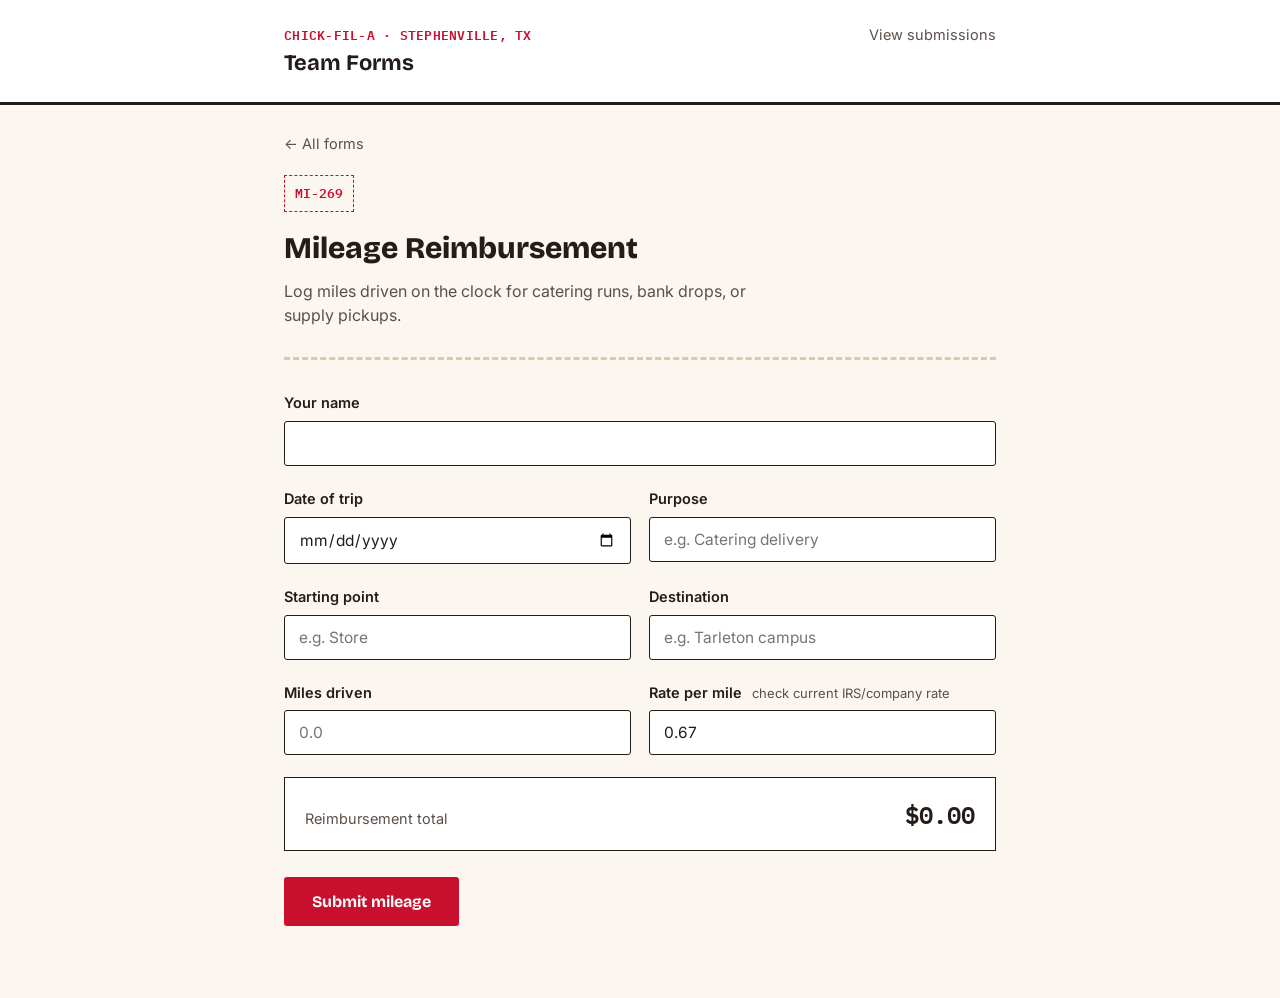
==== mileage.html @ a158e82a "Add files via upload" ====
<!DOCTYPE html>
<html lang="en">
<head>
<meta charset="UTF-8">
<meta name="viewport" content="width=device-width, initial-scale=1.0">
<title>Mileage Reimbursement — Team Forms</title>
<link rel="stylesheet" href="styles.css">
</head>
<body>

<header class="site-header">
  <div class="wrap">
    <div class="brand">
      <span class="store">CHICK-FIL-A · STEPHENVILLE, TX</span>
      <span class="site-title">Team Forms</span>
    </div>
    <nav class="header-nav">
      <a href="submissions.html">View submissions</a>
    </nav>
  </div>
</header>

<main class="wrap">
  <a class="back-link" href="index.html">← All forms</a>

  <div id="formView">
    <div class="form-head">
      <span class="ticket-no" id="ticketNoDisplay">MI-···</span>
      <h1>Mileage Reimbursement</h1>
      <p>Log miles driven on the clock for catering runs, bank drops, or supply pickups.</p>
    </div>

    <form id="miForm" novalidate>
      <div class="field" id="f-name">
        <label for="empName">Your name</label>
        <input type="text" id="empName" name="empName">
        <div class="error-text">Enter your name.</div>
      </div>

      <div class="field-row">
        <div class="field" id="f-date">
          <label for="tripDate">Date of trip</label>
          <input type="date" id="tripDate" name="tripDate">
          <div class="error-text">Pick the trip date.</div>
        </div>
        <div class="field" id="f-purpose">
          <label for="purpose">Purpose</label>
          <input type="text" id="purpose" name="purpose" placeholder="e.g. Catering delivery">
          <div class="error-text">Enter the purpose of the trip.</div>
        </div>
      </div>

      <div class="field-row">
        <div class="field" id="f-from">
          <label for="fromLoc">Starting point</label>
          <input type="text" id="fromLoc" name="fromLoc" placeholder="e.g. Store">
          <div class="error-text">Enter a starting point.</div>
        </div>
        <div class="field" id="f-to">
          <label for="toLoc">Destination</label>
          <input type="text" id="toLoc" name="toLoc" placeholder="e.g. Tarleton campus">
          <div class="error-text">Enter a destination.</div>
        </div>
      </div>

      <div class="field-row">
        <div class="field" id="f-miles">
          <label for="miles">Miles driven</label>
          <input type="number" id="miles" name="miles" min="0" step="0.1" placeholder="0.0">
          <div class="error-text">Enter miles driven.</div>
        </div>
        <div class="field" id="f-rate">
          <label for="rate">Rate per mile <span class="hint">check current IRS/company rate</span></label>
          <input type="number" id="rate" name="rate" min="0" step="0.01" value="0.67">
          <div class="error-text">Enter a rate per mile.</div>
        </div>
      </div>

      <div class="total-box">
        <span class="label">Reimbursement total</span>
        <span class="amount" id="totalAmount">$0.00</span>
      </div>

      <button type="submit" class="submit-btn">Submit mileage</button>
    </form>
  </div>

  <div class="confirm-screen" id="confirmView">
    <div class="stamp">LOGGED</div>
    <h2>Mileage submitted</h2>
    <p>Your mileage is on record for reimbursement.</p>
    <p class="confirm-ticket-no">Ticket <span id="confirmTicketNo"></span> · <span id="confirmTime"></span></p>
    <p><a class="back-link" href="index.html">← Back to all forms</a></p>
  </div>
</main>

<script src="app.js"></script>
<script>
  const ticketNo = generateTicketNo("MI");
  document.getElementById("ticketNoDisplay").textContent = ticketNo;

  const milesInput = document.getElementById("miles");
  const rateInput = document.getElementById("rate");
  const totalEl = document.getElementById("totalAmount");

  function updateTotal() {
    const miles = parseFloat(milesInput.value) || 0;
    const rate = parseFloat(rateInput.value) || 0;
    totalEl.textContent = "$" + (miles * rate).toFixed(2);
  }
  milesInput.addEventListener("input", updateTotal);
  rateInput.addEventListener("input", updateTotal);

  const form = document.getElementById("miForm");
  form.addEventListener("submit", (e) => {
    e.preventDefault();

    const empName = document.getElementById("empName");
    const tripDate = document.getElementById("tripDate");
    const purpose = document.getElementById("purpose");
    const fromLoc = document.getElementById("fromLoc");
    const toLoc = document.getElementById("toLoc");

    const checks = [
      { el: empName, valid: empName.value.trim().length > 0 },
      { el: tripDate, valid: tripDate.value.trim().length > 0 },
      { el: purpose, valid: purpose.value.trim().length > 0 },
      { el: fromLoc, valid: fromLoc.value.trim().length > 0 },
      { el: toLoc, valid: toLoc.value.trim().length > 0 },
      { el: milesInput, valid: parseFloat(milesInput.value) > 0 },
      { el: rateInput, valid: parseFloat(rateInput.value) >= 0 },
    ];

    if (!validateRequired(checks)) return;

    const miles = parseFloat(milesInput.value);
    const rate = parseFloat(rateInput.value);

    const record = saveSubmission("mileage", {
      ticketNo,
      empName: empName.value.trim(),
      tripDate: tripDate.value,
      purpose: purpose.value.trim(),
      fromLoc: fromLoc.value.trim(),
      toLoc: toLoc.value.trim(),
      miles: miles.toFixed(1),
      rate: rate.toFixed(2),
      total: (miles * rate).toFixed(2),
    });

    document.getElementById("formView").style.display = "none";
    document.getElementById("confirmTicketNo").textContent = record.ticketNo;
    document.getElementById("confirmTime").textContent = formatDate(record.submittedAt);
    document.getElementById("confirmView").classList.add("show");
  });
</script>

</body>
</html>
---- styles.css ----
/* Stephenville Chick-fil-A — Team Forms
   Visual language: order ticket / punch-slip, quick-service back-of-house */

@import url('https://fonts.googleapis.com/css2?family=Bricolage+Grotesque:opsz,wght@12..96,500..800&family=Inter:wght@400;500;600;700&family=IBM+Plex+Mono:wght@500;600&display=swap');

:root{
  --cream: #FBF6EF;
  --paper: #FFFFFF;
  --ink: #241C18;
  --ink-soft: #5B5049;
  --red: #C8102E;
  --red-dark: #8F0B21;
  --gold: #E8A33D;
  --line: #E3D6C2;
  --line-strong: #D8C9B0;
  --ok-green: #2F7A4E;

  --font-display: 'Bricolage Grotesque', system-ui, sans-serif;
  --font-body: 'Inter', system-ui, sans-serif;
  --font-mono: 'IBM Plex Mono', ui-monospace, monospace;
}

*{ box-sizing: border-box; }

html{ -webkit-text-size-adjust: 100%; }

body{
  margin: 0;
  background: var(--cream);
  color: var(--ink);
  font-family: var(--font-body);
  font-size: 16px;
  line-height: 1.5;
}

a{ color: inherit; }

.wrap{
  max-width: 760px;
  margin: 0 auto;
  padding: 0 24px;
}

/* ---------- Header ---------- */

.site-header{
  border-bottom: 3px solid var(--ink);
  background: var(--paper);
}

.site-header .wrap{
  display: flex;
  align-items: baseline;
  justify-content: space-between;
  padding-top: 22px;
  padding-bottom: 22px;
  gap: 16px;
  flex-wrap: wrap;
}

.brand{
  display: flex;
  flex-direction: column;
  gap: 2px;
}

.brand .store{
  font-family: var(--font-mono);
  font-size: 12.5px;
  letter-spacing: 0.02em;
  color: var(--red);
  font-weight: 600;
}

.brand .site-title{
  font-family: var(--font-display);
  font-weight: 700;
  font-size: 22px;
}

.header-nav a{
  font-size: 14.5px;
  text-decoration: none;
  color: var(--ink-soft);
  border-bottom: 1px solid transparent;
}
.header-nav a:hover{ color: var(--ink); border-bottom-color: var(--ink); }

/* ---------- Hero ---------- */

.hero{
  padding: 56px 0 40px;
}

.hero h1{
  font-family: var(--font-display);
  font-weight: 800;
  font-size: clamp(32px, 5vw, 46px);
  line-height: 1.08;
  margin: 0 0 16px;
  max-width: 14ch;
}

.hero p{
  font-size: 17px;
  color: var(--ink-soft);
  max-width: 46ch;
  margin: 0;
}

/* ---------- Ticket rail (hub cards) ---------- */

.ticket-rail{
  display: flex;
  flex-direction: column;
  padding-bottom: 64px;
}

.ticket{
  position: relative;
  background: var(--paper);
  border: 1.5px solid var(--ink);
  padding: 26px 28px;
  display: flex;
  align-items: center;
  gap: 22px;
  text-decoration: none;
  color: var(--ink);
  transition: transform 0.15s ease, box-shadow 0.15s ease;
}

.ticket + .ticket{
  margin-top: 18px;
}

.ticket:hover{
  transform: translateX(4px);
  box-shadow: -4px 4px 0 var(--gold);
}

.ticket:focus-visible{
  outline: 3px solid var(--red);
  outline-offset: 2px;
}

/* perforated notch on the left edge, like a torn ticket stub */
.ticket::before, .ticket::after{
  content: "";
  position: absolute;
  left: -10px;
  width: 20px;
  height: 20px;
  border-radius: 50%;
  background: var(--cream);
  border: 1.5px solid var(--ink);
}
.ticket::before{ top: -11px; }
.ticket::after{ bottom: -11px; }

.ticket-no{
  font-family: var(--font-mono);
  font-weight: 600;
  font-size: 13px;
  color: var(--red);
  border: 1.5px dashed var(--red);
  padding: 8px 10px;
  white-space: nowrap;
  flex-shrink: 0;
}

.ticket-body{ flex: 1; min-width: 0; }

.ticket-body h2{
  font-family: var(--font-display);
  font-size: 20px;
  font-weight: 700;
  margin: 0 0 4px;
}

.ticket-body p{
  margin: 0;
  color: var(--ink-soft);
  font-size: 14.5px;
}

.ticket-arrow{
  font-family: var(--font-display);
  font-size: 22px;
  color: var(--ink);
  flex-shrink: 0;
}

/* ---------- Form pages ---------- */

.back-link{
  display: inline-block;
  margin: 28px 0 0;
  font-size: 14.5px;
  color: var(--ink-soft);
  text-decoration: none;
}
.back-link:hover{ color: var(--ink); }

.form-head{
  padding: 20px 0 30px;
  border-bottom: 3px dashed var(--line-strong);
  margin-bottom: 32px;
}

.form-head .ticket-no{
  margin-bottom: 14px;
  display: inline-block;
}

.form-head h1{
  font-family: var(--font-display);
  font-weight: 800;
  font-size: 30px;
  margin: 0 0 8px;
}

.form-head p{
  color: var(--ink-soft);
  margin: 0;
  max-width: 50ch;
}

form{ padding-bottom: 72px; }

.field{
  margin-bottom: 22px;
}

.field label{
  display: block;
  font-weight: 600;
  font-size: 14.5px;
  margin-bottom: 7px;
}

.field .hint{
  font-weight: 400;
  color: var(--ink-soft);
  font-size: 13px;
  margin-left: 6px;
}

.field input[type="text"],
.field input[type="date"],
.field input[type="number"],
.field input[type="tel"],
.field select,
.field textarea{
  width: 100%;
  padding: 12px 14px;
  border: 1.5px solid var(--ink);
  background: var(--paper);
  font-family: var(--font-body);
  font-size: 15.5px;
  color: var(--ink);
  border-radius: 3px;
}

.field input:focus,
.field select:focus,
.field textarea:focus{
  outline: 3px solid var(--gold);
  outline-offset: 0;
}

.field textarea{ min-height: 96px; resize: vertical; }

.field-row{
  display: grid;
  grid-template-columns: 1fr 1fr;
  gap: 18px;
}
@media (max-width: 560px){
  .field-row{ grid-template-columns: 1fr; }
}

.radio-group{
  display: flex;
  flex-wrap: wrap;
  gap: 10px;
}
.radio-option{
  border: 1.5px solid var(--ink);
  border-radius: 3px;
  padding: 10px 14px;
  cursor: pointer;
  font-size: 14.5px;
  background: var(--paper);
}
.radio-option input{ margin-right: 8px; }
.radio-option:has(input:checked){
  background: var(--red);
  color: var(--paper);
  border-color: var(--red);
}

.total-box{
  background: var(--paper);
  border: 1.5px solid var(--ink);
  padding: 18px 20px;
  display: flex;
  justify-content: space-between;
  align-items: baseline;
  margin-bottom: 26px;
}
.total-box .label{ font-size: 14.5px; color: var(--ink-soft); }
.total-box .amount{
  font-family: var(--font-mono);
  font-size: 24px;
  font-weight: 600;
}

.sig-pad-wrap{
  border: 1.5px solid var(--ink);
  background: var(--paper);
  padding: 4px;
}
canvas#sigPad{
  width: 100%;
  height: 160px;
  display: block;
  cursor: crosshair;
  touch-action: none;
  background:
    repeating-linear-gradient(to bottom, transparent 0 39px, var(--line) 39px 40px);
}
.sig-actions{
  display: flex;
  justify-content: space-between;
  align-items: center;
  margin-top: 8px;
}
.sig-actions button{
  background: none;
  border: none;
  color: var(--ink-soft);
  font-size: 13.5px;
  cursor: pointer;
  text-decoration: underline;
  padding: 4px 0;
}
.sig-required-note{
  font-size: 13px;
  color: var(--ink-soft);
}

.submit-btn{
  font-family: var(--font-display);
  font-weight: 700;
  font-size: 16px;
  background: var(--red);
  color: var(--paper);
  border: none;
  padding: 15px 28px;
  cursor: pointer;
  border-radius: 3px;
}
.submit-btn:hover{ background: var(--red-dark); }
.submit-btn:disabled{ background: var(--ink-soft); cursor: not-allowed; }

.error-text{
  color: var(--red);
  font-size: 13px;
  margin-top: 6px;
  display: none;
}
.field.invalid input,
.field.invalid select,
.field.invalid textarea{ border-color: var(--red); }
.field.invalid .error-text{ display: block; }

/* ---------- Confirmation stamp ---------- */

.confirm-screen{
  display: none;
  padding: 60px 0 100px;
  text-align: left;
}
.confirm-screen.show{ display: block; }

.stamp{
  display: inline-block;
  border: 4px solid var(--ok-green);
  color: var(--ok-green);
  font-family: var(--font-display);
  font-weight: 800;
  font-size: 22px;
  padding: 10px 20px;
  transform: rotate(-3deg);
  margin-bottom: 22px;
}

.confirm-screen h2{
  font-family: var(--font-display);
  font-size: 24px;
  margin: 0 0 10px;
}

.confirm-screen p{ color: var(--ink-soft); max-width: 50ch; }

.confirm-ticket-no{
  font-family: var(--font-mono);
  font-size: 13px;
  color: var(--ink-soft);
  margin-top: 4px;
}

/* ---------- Submissions (manager view) ---------- */

.storage-note{
  background: var(--paper);
  border: 1.5px dashed var(--line-strong);
  padding: 16px 18px;
  font-size: 14px;
  color: var(--ink-soft);
  margin-bottom: 32px;
}

.sub-section{ margin-bottom: 44px; }

.sub-section h2{
  font-family: var(--font-display);
  font-size: 19px;
  display: flex;
  justify-content: space-between;
  align-items: center;
  border-bottom: 2px solid var(--ink);
  padding-bottom: 10px;
}

.sub-section .export-btn{
  font-family: var(--font-body);
  font-size: 13px;
  font-weight: 600;
  background: none;
  border: 1.5px solid var(--ink);
  padding: 6px 12px;
  border-radius: 3px;
  cursor: pointer;
}
.sub-section .export-btn:hover{ background: var(--ink); color: var(--paper); }

table.sub-table{
  width: 100%;
  border-collapse: collapse;
  font-size: 13.5px;
  margin-top: 14px;
}
table.sub-table th, table.sub-table td{
  text-align: left;
  padding: 9px 10px;
  border-bottom: 1px solid var(--line);
  vertical-align: top;
}
table.sub-table th{
  font-family: var(--font-mono);
  font-weight: 600;
  color: var(--ink-soft);
  font-size: 11.5px;
}

.empty-state{
  color: var(--ink-soft);
  font-size: 14px;
  padding: 18px 0;
}

.danger-zone{
  border-top: 3px solid var(--ink);
  padding: 28px 0 60px;
  margin-top: 20px;
}
.danger-zone button{
  font-size: 13.5px;
  color: var(--red);
  background: none;
  border: 1.5px solid var(--red);
  padding: 8px 14px;
  border-radius: 3px;
  cursor: pointer;
}
.danger-zone button:hover{ background: var(--red); color: var(--paper); }

.site-footer{
  text-align: left;
  padding: 24px 0 50px;
  font-size: 13px;
  color: var(--ink-soft);
}
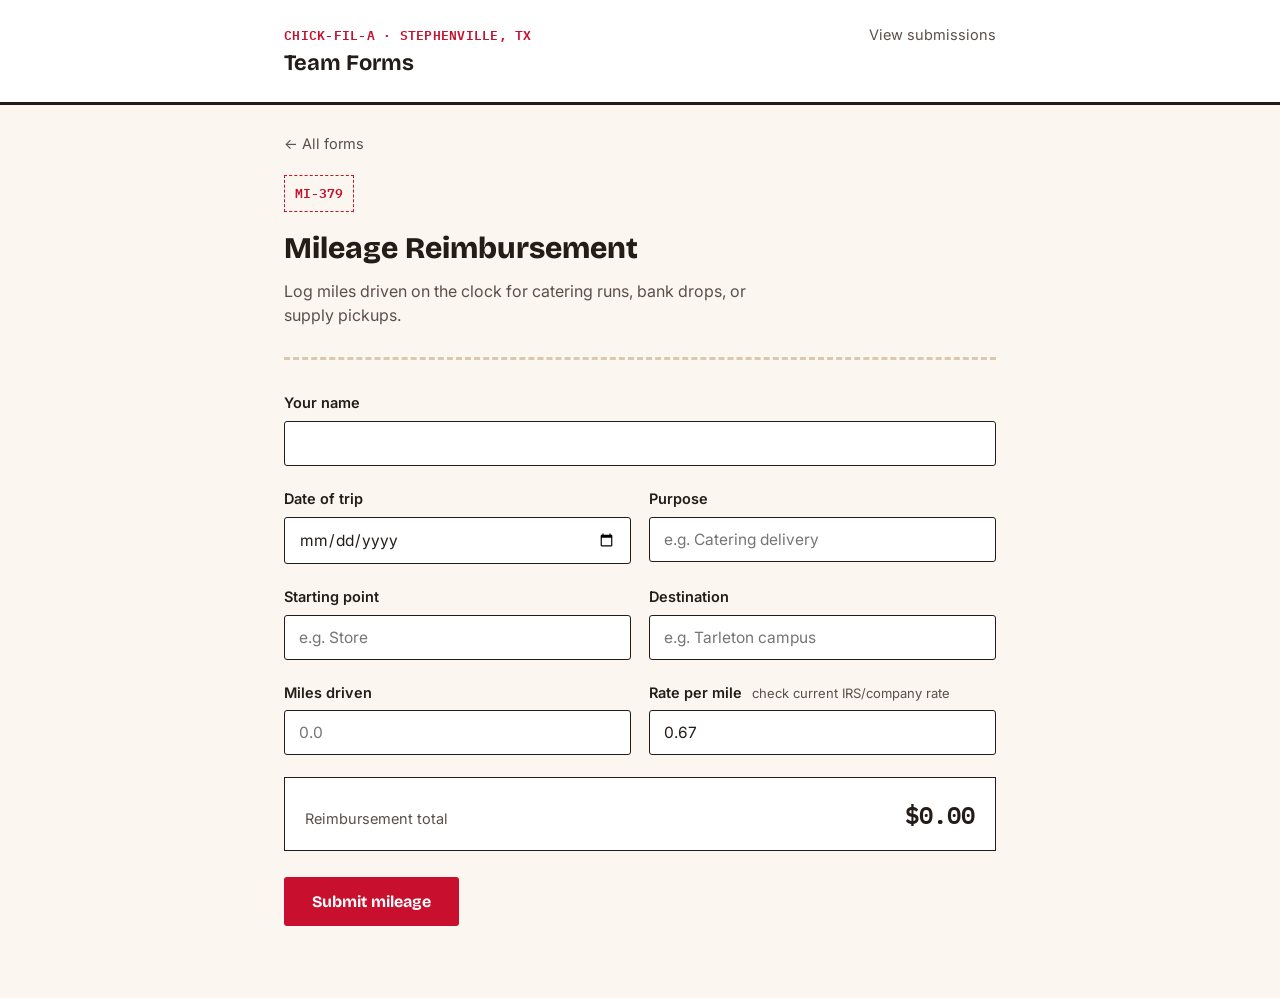
==== commit 2595f877: "Add files via upload" ====
--- a/mileage.html
+++ b/mileage.html
@@ -90,6 +90,7 @@
     <h2>Mileage submitted</h2>
     <p>Your mileage is on record for reimbursement.</p>
     <p class="confirm-ticket-no">Ticket <span id="confirmTicketNo"></span> · <span id="confirmTime"></span></p>
+    <p class="storage-note" id="confirmFallbackNote" style="display:none;">Couldn't reach the shared spreadsheet, so this was saved on this device only. It'll need to be re-entered once you're back online, or synced manually — check with a manager.</p>
     <p><a class="back-link" href="index.html">← Back to all forms</a></p>
   </div>
 </main>
@@ -112,7 +113,7 @@
   rateInput.addEventListener("input", updateTotal);
 
   const form = document.getElementById("miForm");
-  form.addEventListener("submit", (e) => {
+  form.addEventListener("submit", async (e) => {
     e.preventDefault();
 
     const empName = document.getElementById("empName");
@@ -133,10 +134,14 @@
 
     if (!validateRequired(checks)) return;
 
+    const submitBtn = form.querySelector(".submit-btn");
+    submitBtn.disabled = true;
+    submitBtn.textContent = "Submitting…";
+
     const miles = parseFloat(milesInput.value);
     const rate = parseFloat(rateInput.value);
 
-    const record = saveSubmission("mileage", {
+    const fields = {
       ticketNo,
       empName: empName.value.trim(),
       tripDate: tripDate.value,
@@ -146,11 +151,16 @@
       miles: miles.toFixed(1),
       rate: rate.toFixed(2),
       total: (miles * rate).toFixed(2),
-    });
+    };
+
+    const result = await submitToSheetOrFallback("mileage", fields);
 
     document.getElementById("formView").style.display = "none";
-    document.getElementById("confirmTicketNo").textContent = record.ticketNo;
-    document.getElementById("confirmTime").textContent = formatDate(record.submittedAt);
+    document.getElementById("confirmTicketNo").textContent = ticketNo;
+    document.getElementById("confirmTime").textContent = formatDate(new Date().toISOString());
+    if (!result.ok) {
+      document.getElementById("confirmFallbackNote").style.display = "block";
+    }
     document.getElementById("confirmView").classList.add("show");
   });
 </script>
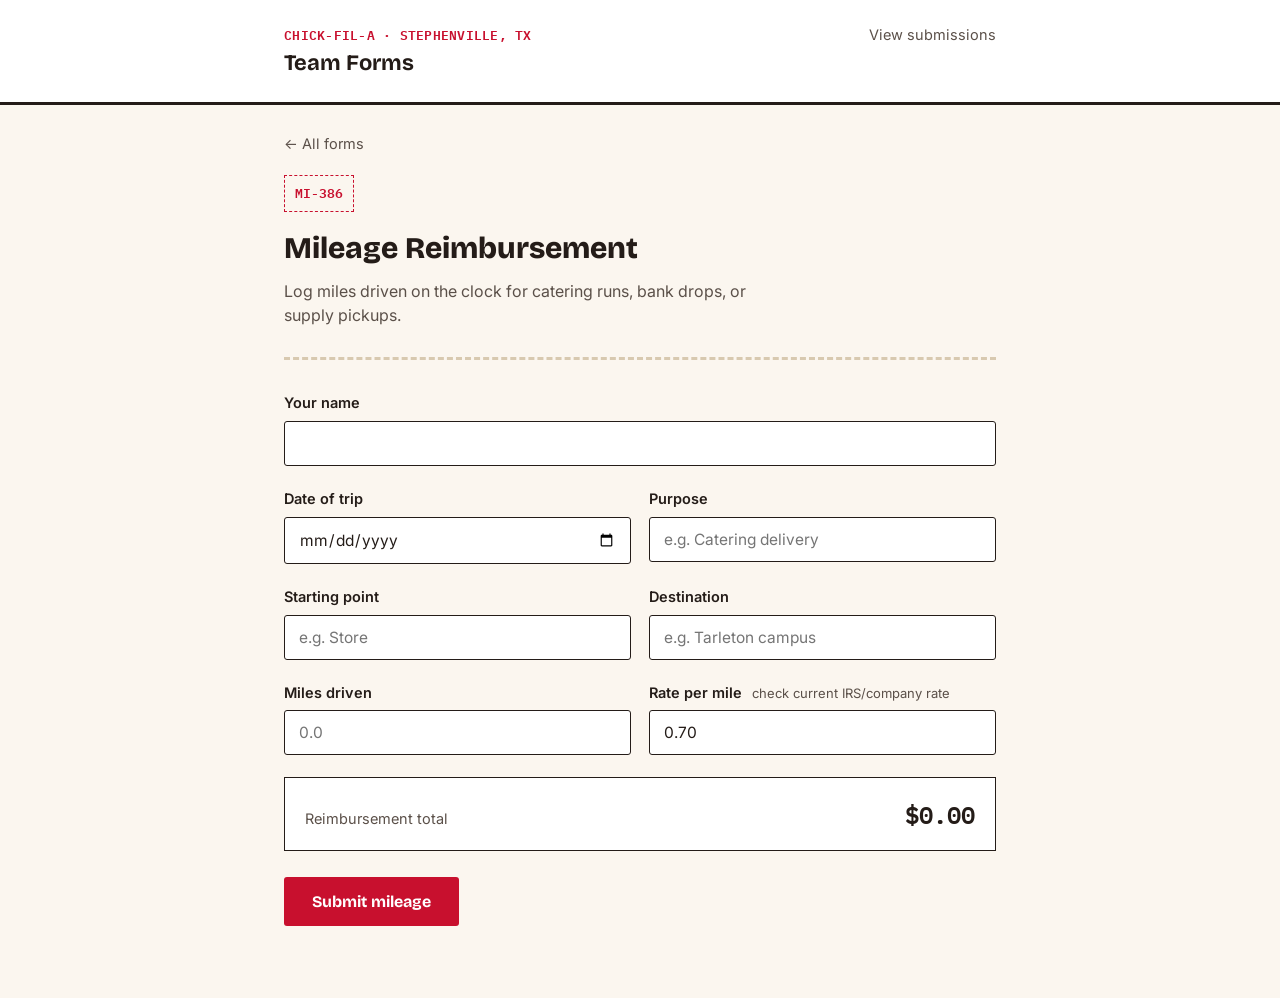
==== commit b13cd3fb: "Update rate per mile from 0.67 to 0.70" ====
--- a/mileage.html
+++ b/mileage.html
@@ -71,7 +71,7 @@
         </div>
         <div class="field" id="f-rate">
           <label for="rate">Rate per mile <span class="hint">check current IRS/company rate</span></label>
-          <input type="number" id="rate" name="rate" min="0" step="0.01" value="0.67">
+          <input type="number" id="rate" name="rate" min="0" step="0.01" value="0.70">
           <div class="error-text">Enter a rate per mile.</div>
         </div>
       </div>
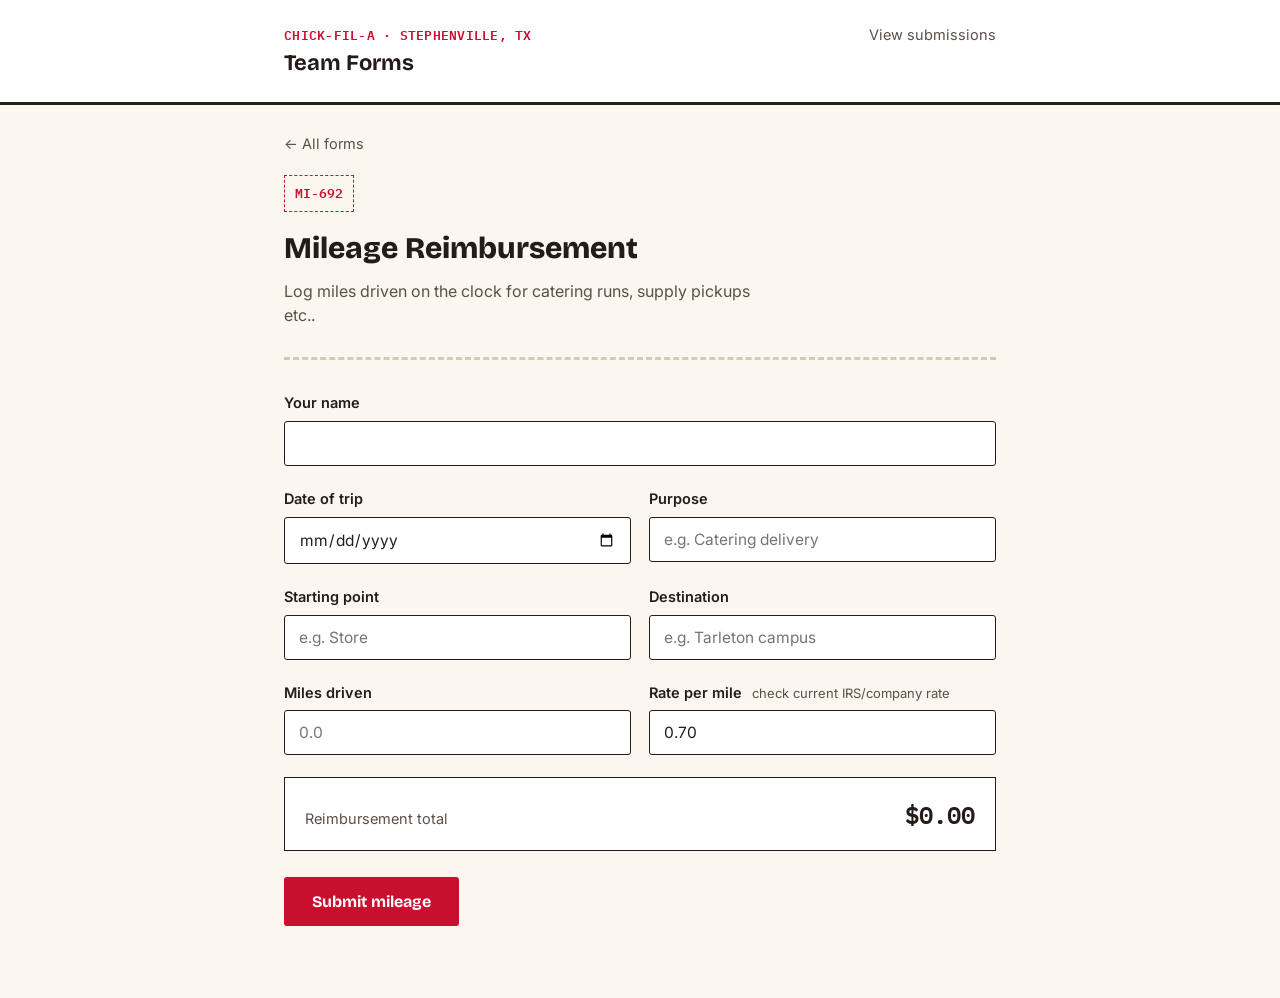
==== commit af539564: "Update mileage description text in HTML" ====
--- a/mileage.html
+++ b/mileage.html
@@ -27,7 +27,7 @@
     <div class="form-head">
       <span class="ticket-no" id="ticketNoDisplay">MI-···</span>
       <h1>Mileage Reimbursement</h1>
-      <p>Log miles driven on the clock for catering runs, bank drops, or supply pickups.</p>
+      <p>Log miles driven on the clock for catering runs, supply pickups etc..</p>
     </div>
 
     <form id="miForm" novalidate>
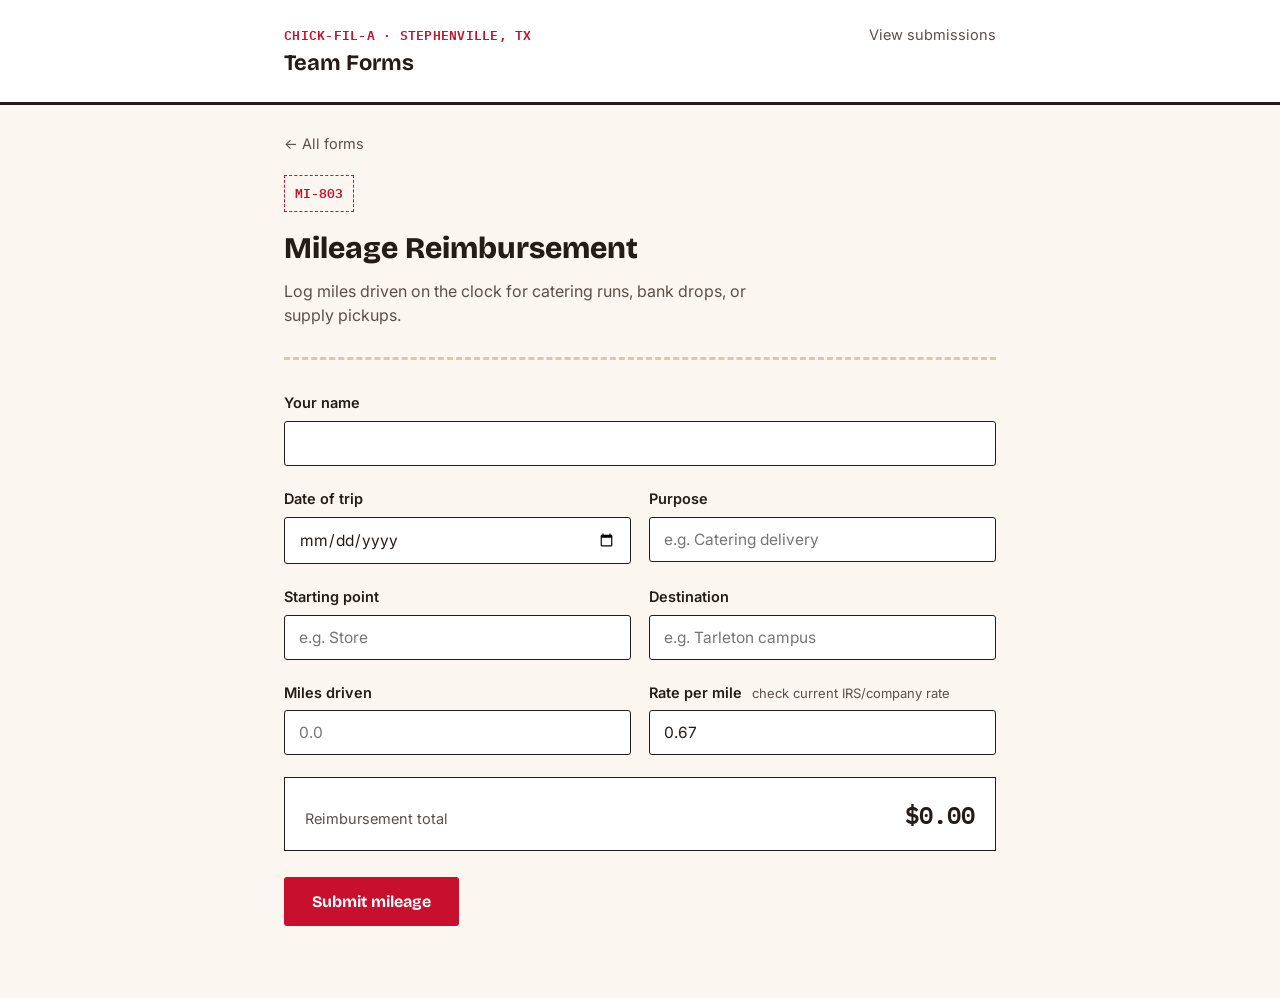
==== commit f3f302b3: "Add files via upload" ====
--- a/mileage.html
+++ b/mileage.html
@@ -27,7 +27,7 @@
     <div class="form-head">
       <span class="ticket-no" id="ticketNoDisplay">MI-···</span>
       <h1>Mileage Reimbursement</h1>
-      <p>Log miles driven on the clock for catering runs, supply pickups etc..</p>
+      <p>Log miles driven on the clock for catering runs, bank drops, or supply pickups.</p>
     </div>
 
     <form id="miForm" novalidate>
@@ -71,7 +71,7 @@
         </div>
         <div class="field" id="f-rate">
           <label for="rate">Rate per mile <span class="hint">check current IRS/company rate</span></label>
-          <input type="number" id="rate" name="rate" min="0" step="0.01" value="0.70">
+          <input type="number" id="rate" name="rate" min="0" step="0.01" value="0.67">
           <div class="error-text">Enter a rate per mile.</div>
         </div>
       </div>
--- a/styles.css
+++ b/styles.css
@@ -270,6 +270,18 @@
 
 .field textarea{ min-height: 96px; resize: vertical; }
 
+.field input[type="file"]{
+  width: 100%;
+  padding: 12px 14px;
+  border: 1.5px dashed var(--line-strong);
+  background: var(--paper);
+  font-family: var(--font-body);
+  font-size: 14.5px;
+  color: var(--ink-soft);
+  border-radius: 3px;
+}
+.field input[type="file"]:focus{ outline: 3px solid var(--gold); }
+
 .field-row{
   display: grid;
   grid-template-columns: 1fr 1fr;
